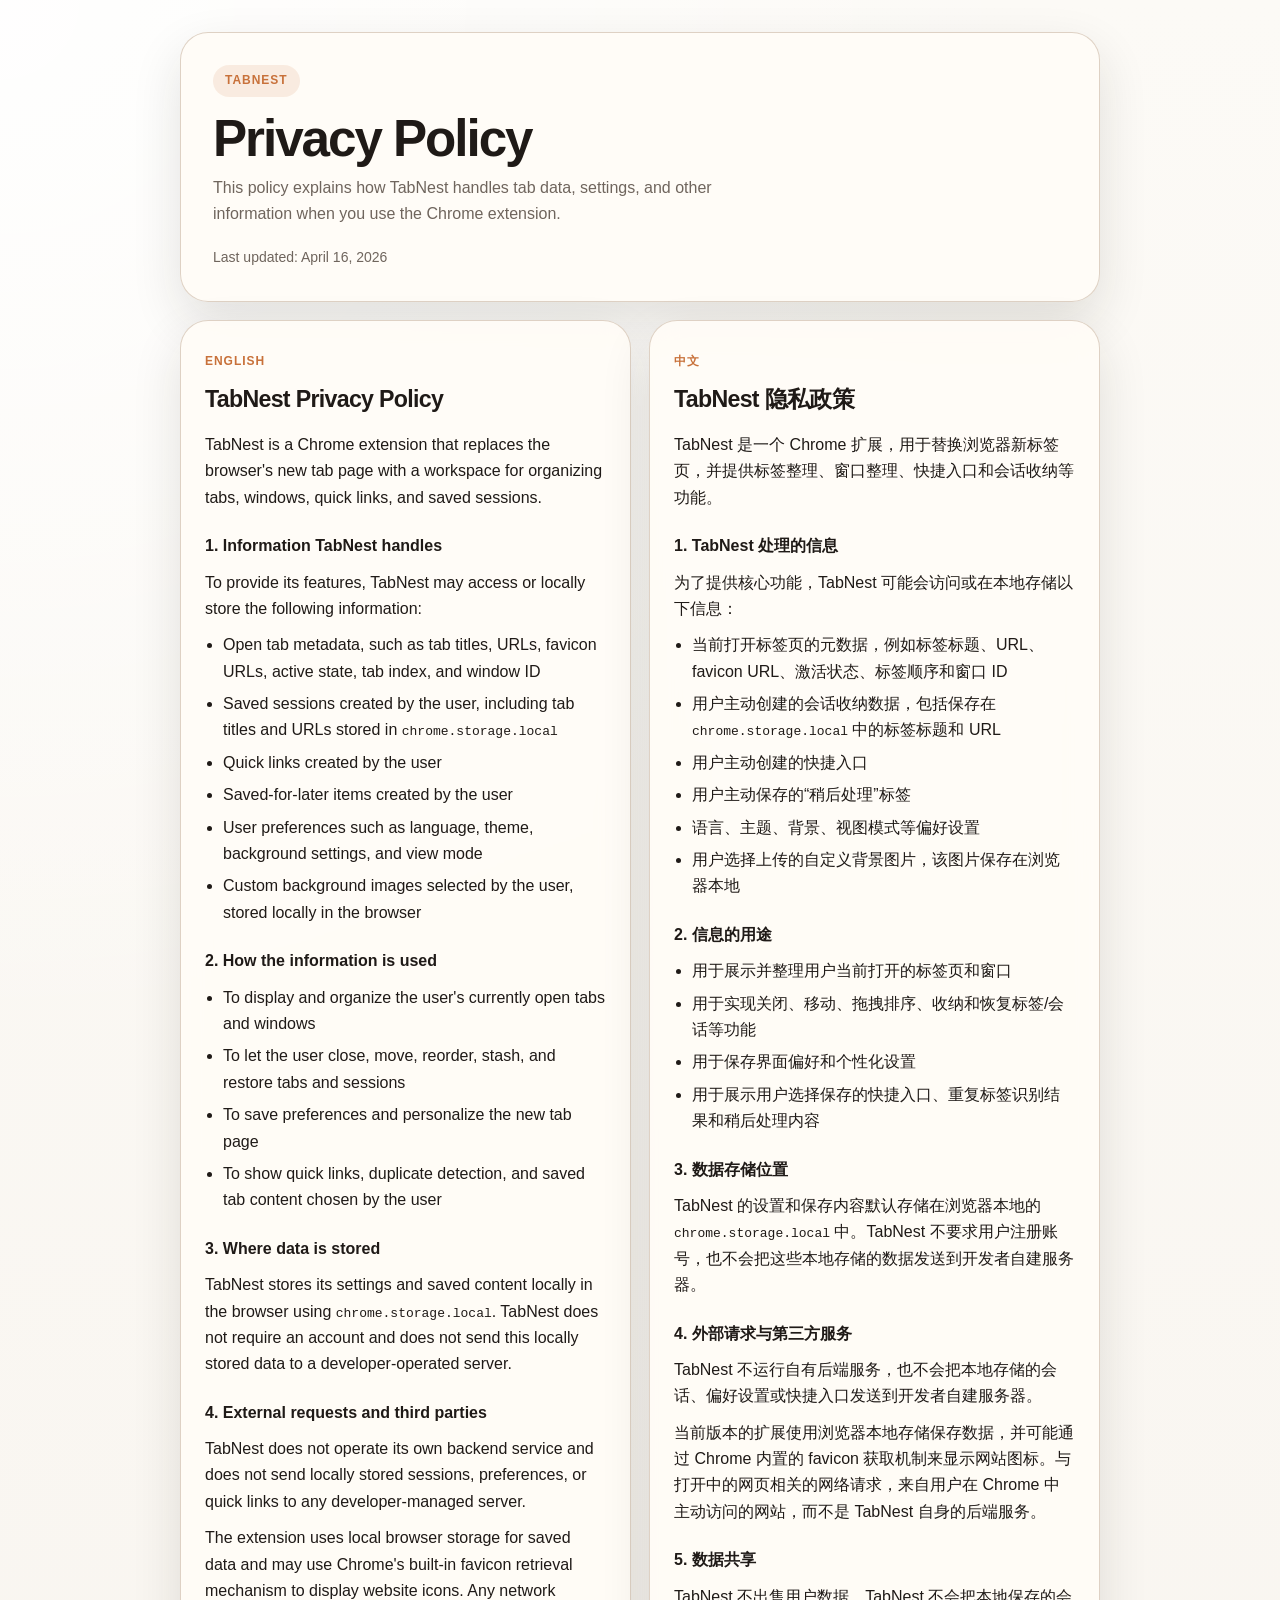
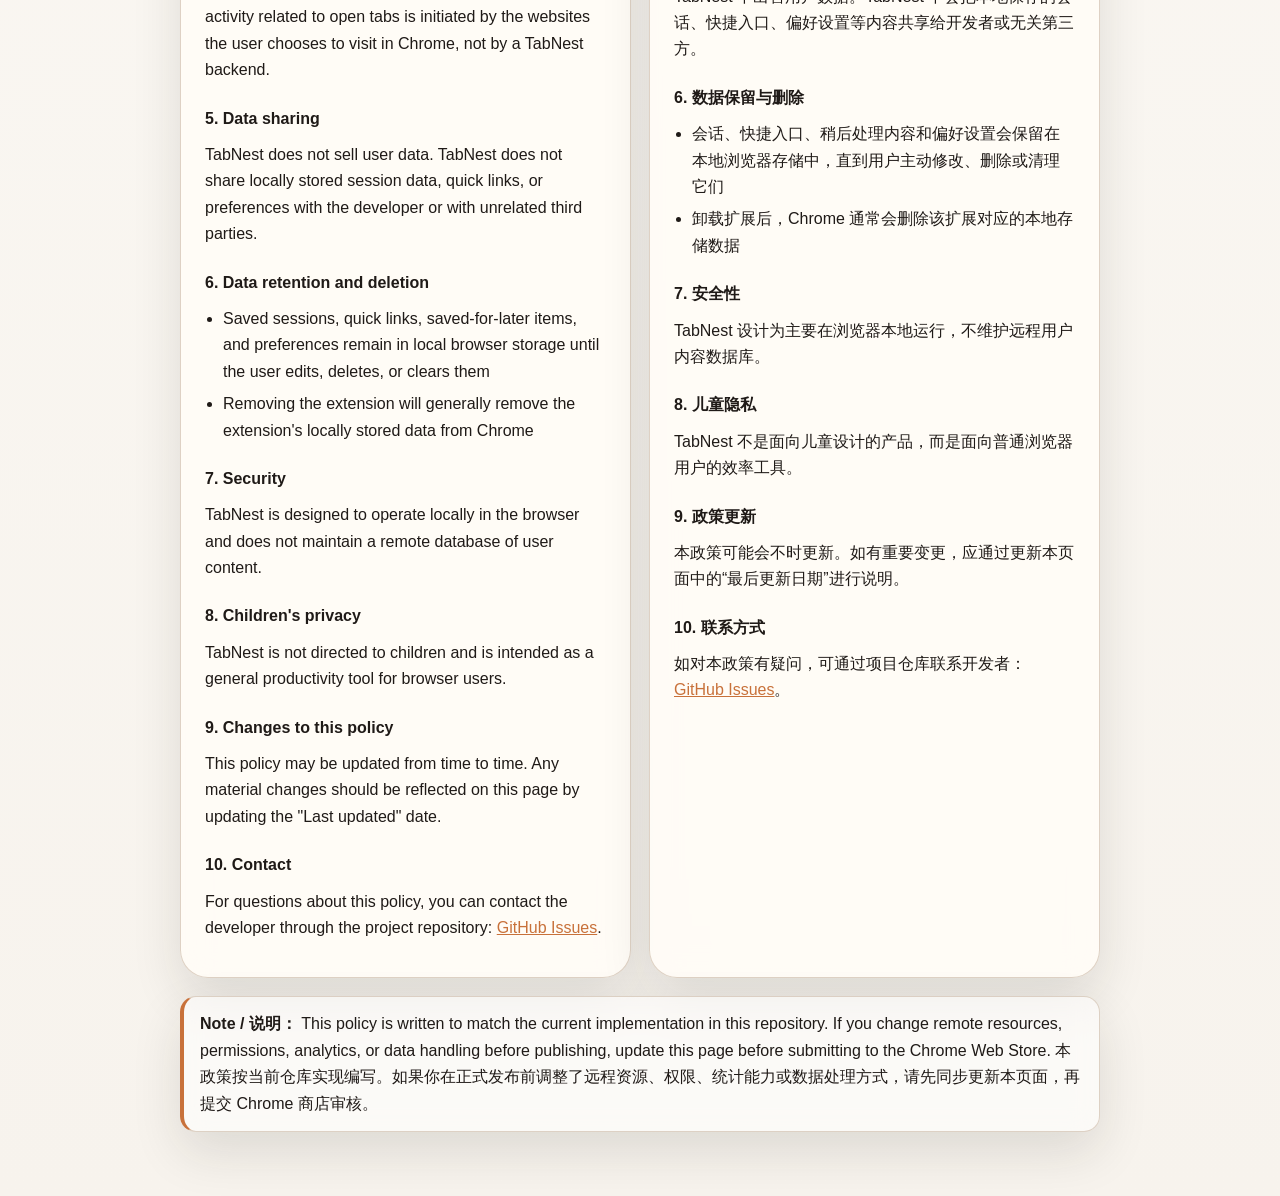
==== privacy-policy.html @ bb2b3e7a "优化上线" ====
<!DOCTYPE html>
<html lang="en">
<head>
  <meta charset="UTF-8">
  <meta name="viewport" content="width=device-width, initial-scale=1.0">
  <title>TabNest Privacy Policy</title>
  <style>
    :root {
      --bg: #f7f3ed;
      --panel: rgba(255, 252, 247, 0.92);
      --panel-border: rgba(209, 193, 176, 0.72);
      --ink: #1f1a17;
      --muted: #6f655d;
      --accent: #c8713a;
      --accent-soft: rgba(200, 113, 58, 0.12);
      --shadow: 0 20px 50px rgba(37, 29, 24, 0.12);
    }

    * {
      box-sizing: border-box;
    }

    body {
      margin: 0;
      font-family: -apple-system, BlinkMacSystemFont, "Segoe UI", sans-serif;
      color: var(--ink);
      background:
        radial-gradient(circle at top left, rgba(255, 255, 255, 0.9), transparent 34%),
        linear-gradient(180deg, #fcfaf6 0%, var(--bg) 100%);
      line-height: 1.65;
    }

    main {
      width: min(920px, calc(100vw - 32px));
      margin: 32px auto 64px;
    }

    .hero,
    .card {
      border: 1px solid var(--panel-border);
      background: var(--panel);
      border-radius: 28px;
      box-shadow: var(--shadow);
      backdrop-filter: blur(14px);
    }

    .hero {
      padding: 32px;
      margin-bottom: 18px;
    }

    .eyebrow {
      display: inline-flex;
      align-items: center;
      padding: 6px 12px;
      border-radius: 999px;
      background: var(--accent-soft);
      color: var(--accent);
      font-size: 12px;
      font-weight: 700;
      letter-spacing: 0.08em;
      text-transform: uppercase;
    }

    h1 {
      margin: 16px 0 10px;
      font-size: clamp(2rem, 4vw, 3.3rem);
      line-height: 1.02;
      letter-spacing: -0.04em;
    }

    .subtitle {
      margin: 0;
      max-width: 60ch;
      color: var(--muted);
      font-size: 1rem;
    }

    .meta {
      margin-top: 18px;
      color: var(--muted);
      font-size: 14px;
    }

    .grid {
      display: grid;
      grid-template-columns: 1fr 1fr;
      gap: 18px;
    }

    .card {
      padding: 26px 24px;
    }

    h2 {
      margin: 0 0 14px;
      font-size: 1.45rem;
      letter-spacing: -0.03em;
    }

    h3 {
      margin: 22px 0 8px;
      font-size: 1rem;
    }

    p {
      margin: 10px 0;
    }

    ul {
      margin: 10px 0 0;
      padding-left: 18px;
    }

    li + li {
      margin-top: 6px;
    }

    .lang-label {
      display: inline-block;
      margin-bottom: 8px;
      color: var(--accent);
      font-size: 12px;
      font-weight: 700;
      letter-spacing: 0.08em;
      text-transform: uppercase;
    }

    .notice {
      border-left: 4px solid var(--accent);
      background: rgba(255, 255, 255, 0.55);
      border-radius: 16px;
      padding: 14px 16px;
      margin-top: 18px;
    }

    a {
      color: var(--accent);
    }

    @media (max-width: 760px) {
      main {
        width: min(100vw - 20px, 920px);
        margin: 10px auto 24px;
      }

      .hero,
      .card {
        border-radius: 22px;
      }

      .hero {
        padding: 24px 18px;
      }

      .card {
        padding: 20px 18px;
      }

      .grid {
        grid-template-columns: 1fr;
      }
    }
  </style>
</head>
<body>
  <main>
    <section class="hero">
      <div class="eyebrow">TabNest</div>
      <h1>Privacy Policy</h1>
      <p class="subtitle">
        This policy explains how TabNest handles tab data, settings, and other information when you use the Chrome extension.
      </p>
      <div class="meta">Last updated: April 16, 2026</div>
    </section>

    <div class="grid">
      <section class="card">
        <div class="lang-label">English</div>
        <h2>TabNest Privacy Policy</h2>

        <p>
          TabNest is a Chrome extension that replaces the browser's new tab page with a workspace for organizing tabs, windows, quick links, and saved sessions.
        </p>

        <h3>1. Information TabNest handles</h3>
        <p>To provide its features, TabNest may access or locally store the following information:</p>
        <ul>
          <li>Open tab metadata, such as tab titles, URLs, favicon URLs, active state, tab index, and window ID</li>
          <li>Saved sessions created by the user, including tab titles and URLs stored in <code>chrome.storage.local</code></li>
          <li>Quick links created by the user</li>
          <li>Saved-for-later items created by the user</li>
          <li>User preferences such as language, theme, background settings, and view mode</li>
          <li>Custom background images selected by the user, stored locally in the browser</li>
        </ul>

        <h3>2. How the information is used</h3>
        <ul>
          <li>To display and organize the user's currently open tabs and windows</li>
          <li>To let the user close, move, reorder, stash, and restore tabs and sessions</li>
          <li>To save preferences and personalize the new tab page</li>
          <li>To show quick links, duplicate detection, and saved tab content chosen by the user</li>
        </ul>

        <h3>3. Where data is stored</h3>
        <p>
          TabNest stores its settings and saved content locally in the browser using <code>chrome.storage.local</code>. TabNest does not require an account and does not send this locally stored data to a developer-operated server.
        </p>

        <h3>4. External requests and third parties</h3>
        <p>
          TabNest does not operate its own backend service and does not send locally stored sessions, preferences, or quick links to any developer-managed server.
        </p>
        <p>
          The extension uses local browser storage for saved data and may use Chrome's built-in favicon retrieval mechanism to display website icons. Any network activity related to open tabs is initiated by the websites the user chooses to visit in Chrome, not by a TabNest backend.
        </p>

        <h3>5. Data sharing</h3>
        <p>
          TabNest does not sell user data. TabNest does not share locally stored session data, quick links, or preferences with the developer or with unrelated third parties.
        </p>

        <h3>6. Data retention and deletion</h3>
        <ul>
          <li>Saved sessions, quick links, saved-for-later items, and preferences remain in local browser storage until the user edits, deletes, or clears them</li>
          <li>Removing the extension will generally remove the extension's locally stored data from Chrome</li>
        </ul>

        <h3>7. Security</h3>
        <p>
          TabNest is designed to operate locally in the browser and does not maintain a remote database of user content.
        </p>

        <h3>8. Children's privacy</h3>
        <p>
          TabNest is not directed to children and is intended as a general productivity tool for browser users.
        </p>

        <h3>9. Changes to this policy</h3>
        <p>
          This policy may be updated from time to time. Any material changes should be reflected on this page by updating the "Last updated" date.
        </p>

        <h3>10. Contact</h3>
        <p>
          For questions about this policy, you can contact the developer through the project repository:
          <a href="https://github.com/zarazhangrui/tab-out/issues" target="_blank" rel="noopener noreferrer">GitHub Issues</a>.
        </p>
      </section>

      <section class="card">
        <div class="lang-label">中文</div>
        <h2>TabNest 隐私政策</h2>

        <p>
          TabNest 是一个 Chrome 扩展，用于替换浏览器新标签页，并提供标签整理、窗口整理、快捷入口和会话收纳等功能。
        </p>

        <h3>1. TabNest 处理的信息</h3>
        <p>为了提供核心功能，TabNest 可能会访问或在本地存储以下信息：</p>
        <ul>
          <li>当前打开标签页的元数据，例如标签标题、URL、favicon URL、激活状态、标签顺序和窗口 ID</li>
          <li>用户主动创建的会话收纳数据，包括保存在 <code>chrome.storage.local</code> 中的标签标题和 URL</li>
          <li>用户主动创建的快捷入口</li>
          <li>用户主动保存的“稍后处理”标签</li>
          <li>语言、主题、背景、视图模式等偏好设置</li>
          <li>用户选择上传的自定义背景图片，该图片保存在浏览器本地</li>
        </ul>

        <h3>2. 信息的用途</h3>
        <ul>
          <li>用于展示并整理用户当前打开的标签页和窗口</li>
          <li>用于实现关闭、移动、拖拽排序、收纳和恢复标签/会话等功能</li>
          <li>用于保存界面偏好和个性化设置</li>
          <li>用于展示用户选择保存的快捷入口、重复标签识别结果和稍后处理内容</li>
        </ul>

        <h3>3. 数据存储位置</h3>
        <p>
          TabNest 的设置和保存内容默认存储在浏览器本地的 <code>chrome.storage.local</code> 中。TabNest 不要求用户注册账号，也不会把这些本地存储的数据发送到开发者自建服务器。
        </p>

        <h3>4. 外部请求与第三方服务</h3>
        <p>
          TabNest 不运行自有后端服务，也不会把本地存储的会话、偏好设置或快捷入口发送到开发者自建服务器。
        </p>
        <p>
          当前版本的扩展使用浏览器本地存储保存数据，并可能通过 Chrome 内置的 favicon 获取机制来显示网站图标。与打开中的网页相关的网络请求，来自用户在 Chrome 中主动访问的网站，而不是 TabNest 自身的后端服务。
        </p>

        <h3>5. 数据共享</h3>
        <p>
          TabNest 不出售用户数据。TabNest 不会把本地保存的会话、快捷入口、偏好设置等内容共享给开发者或无关第三方。
        </p>

        <h3>6. 数据保留与删除</h3>
        <ul>
          <li>会话、快捷入口、稍后处理内容和偏好设置会保留在本地浏览器存储中，直到用户主动修改、删除或清理它们</li>
          <li>卸载扩展后，Chrome 通常会删除该扩展对应的本地存储数据</li>
        </ul>

        <h3>7. 安全性</h3>
        <p>
          TabNest 设计为主要在浏览器本地运行，不维护远程用户内容数据库。
        </p>

        <h3>8. 儿童隐私</h3>
        <p>
          TabNest 不是面向儿童设计的产品，而是面向普通浏览器用户的效率工具。
        </p>

        <h3>9. 政策更新</h3>
        <p>
          本政策可能会不时更新。如有重要变更，应通过更新本页面中的“最后更新日期”进行说明。
        </p>

        <h3>10. 联系方式</h3>
        <p>
          如对本政策有疑问，可通过项目仓库联系开发者：
          <a href="https://github.com/zarazhangrui/tab-out/issues" target="_blank" rel="noopener noreferrer">GitHub Issues</a>。
        </p>
      </section>
    </div>

    <section class="card notice">
      <strong>Note / 说明：</strong>
      This policy is written to match the current implementation in this repository. If you change remote resources, permissions, analytics, or data handling before publishing, update this page before submitting to the Chrome Web Store.
      本政策按当前仓库实现编写。如果你在正式发布前调整了远程资源、权限、统计能力或数据处理方式，请先同步更新本页面，再提交 Chrome 商店审核。
    </section>
  </main>
</body>
</html>
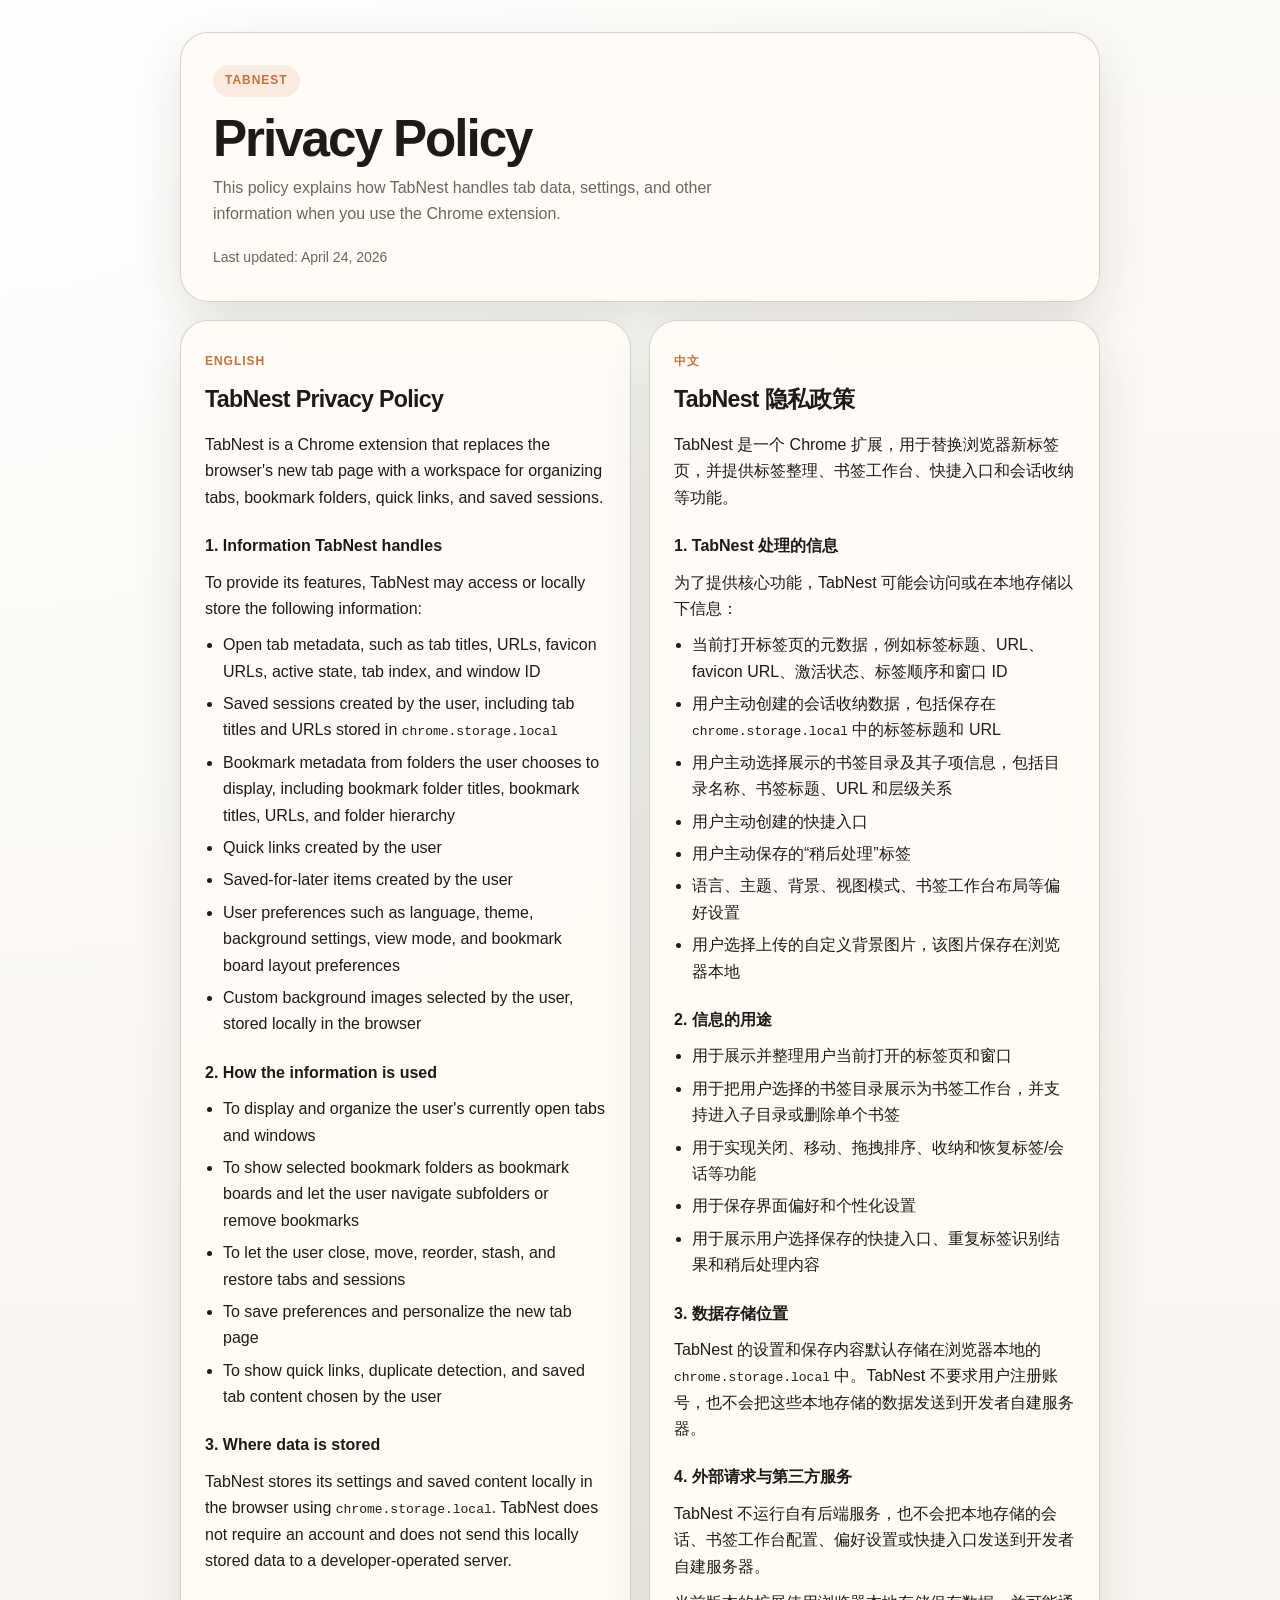
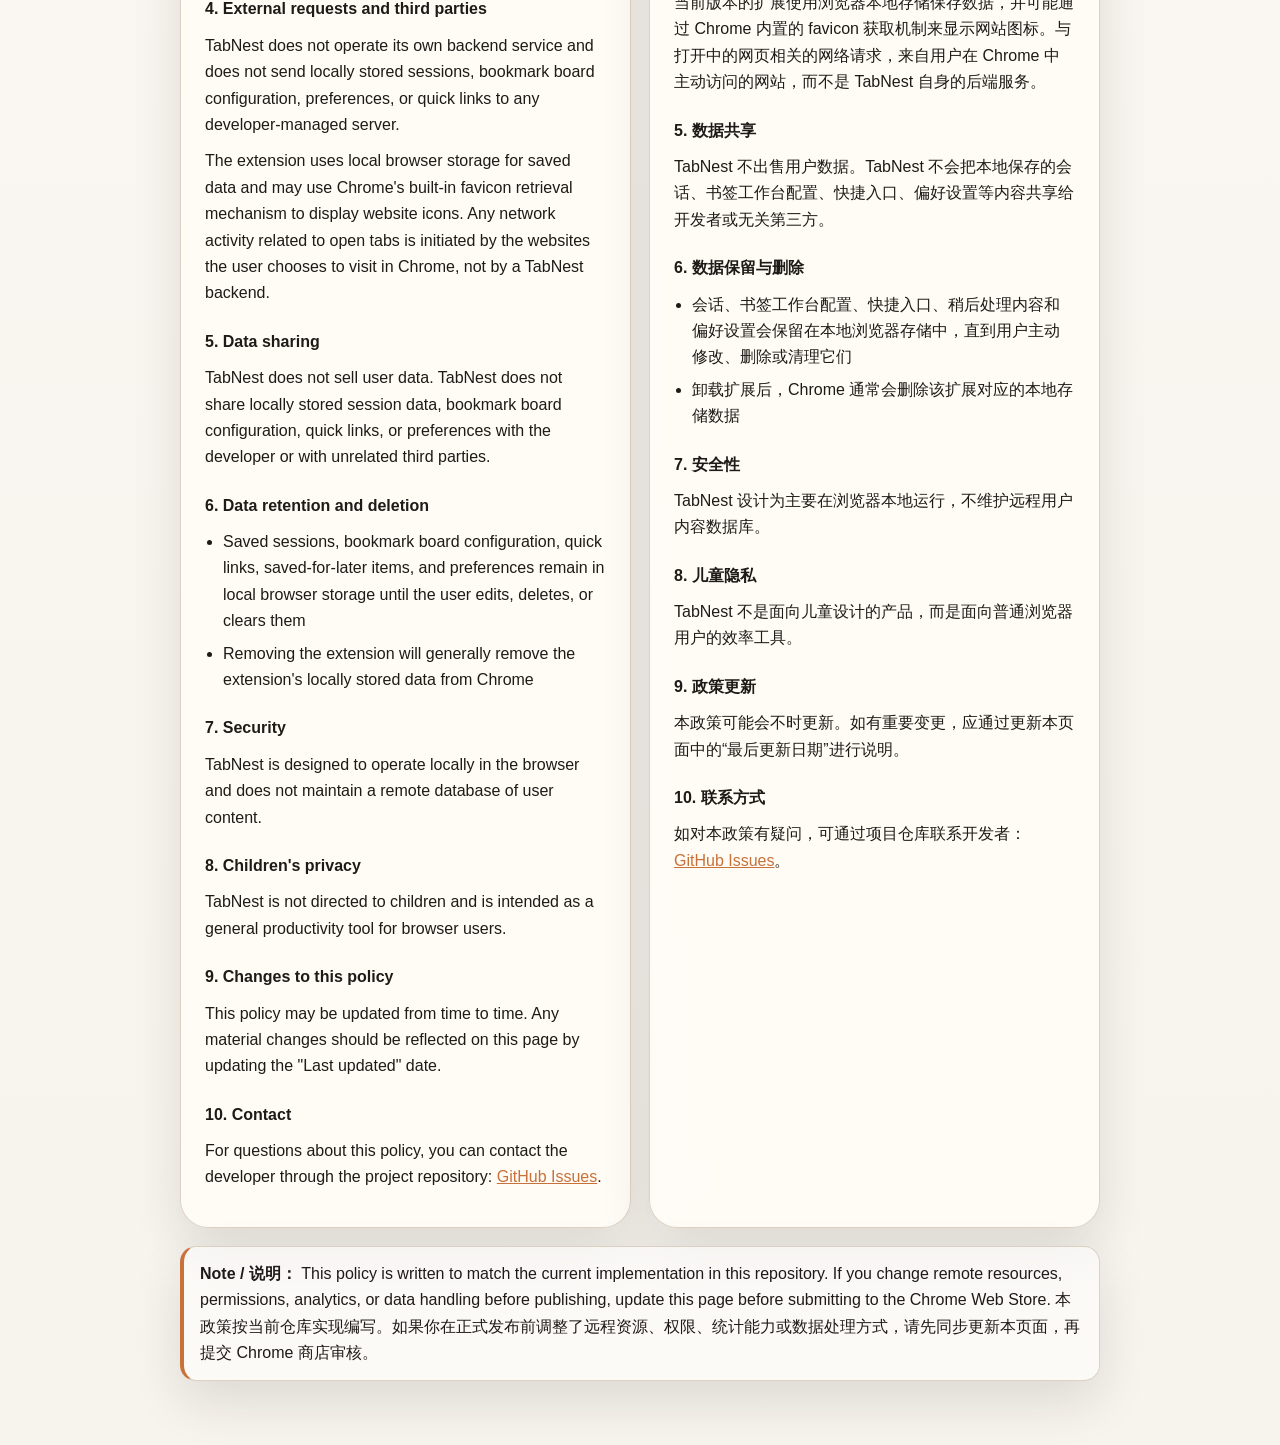
==== commit 2e895fda: "改动" ====
--- a/privacy-policy.html
+++ b/privacy-policy.html
@@ -171,7 +171,7 @@
       <p class="subtitle">
         This policy explains how TabNest handles tab data, settings, and other information when you use the Chrome extension.
       </p>
-      <div class="meta">Last updated: April 16, 2026</div>
+      <div class="meta">Last updated: April 24, 2026</div>
     </section>
 
     <div class="grid">
@@ -180,7 +180,7 @@
         <h2>TabNest Privacy Policy</h2>
 
         <p>
-          TabNest is a Chrome extension that replaces the browser's new tab page with a workspace for organizing tabs, windows, quick links, and saved sessions.
+          TabNest is a Chrome extension that replaces the browser's new tab page with a workspace for organizing tabs, bookmark folders, quick links, and saved sessions.
         </p>
 
         <h3>1. Information TabNest handles</h3>
@@ -188,15 +188,17 @@
         <ul>
           <li>Open tab metadata, such as tab titles, URLs, favicon URLs, active state, tab index, and window ID</li>
           <li>Saved sessions created by the user, including tab titles and URLs stored in <code>chrome.storage.local</code></li>
+          <li>Bookmark metadata from folders the user chooses to display, including bookmark folder titles, bookmark titles, URLs, and folder hierarchy</li>
           <li>Quick links created by the user</li>
           <li>Saved-for-later items created by the user</li>
-          <li>User preferences such as language, theme, background settings, and view mode</li>
+          <li>User preferences such as language, theme, background settings, view mode, and bookmark board layout preferences</li>
           <li>Custom background images selected by the user, stored locally in the browser</li>
         </ul>
 
         <h3>2. How the information is used</h3>
         <ul>
           <li>To display and organize the user's currently open tabs and windows</li>
+          <li>To show selected bookmark folders as bookmark boards and let the user navigate subfolders or remove bookmarks</li>
           <li>To let the user close, move, reorder, stash, and restore tabs and sessions</li>
           <li>To save preferences and personalize the new tab page</li>
           <li>To show quick links, duplicate detection, and saved tab content chosen by the user</li>
@@ -209,7 +211,7 @@
 
         <h3>4. External requests and third parties</h3>
         <p>
-          TabNest does not operate its own backend service and does not send locally stored sessions, preferences, or quick links to any developer-managed server.
+          TabNest does not operate its own backend service and does not send locally stored sessions, bookmark board configuration, preferences, or quick links to any developer-managed server.
         </p>
         <p>
           The extension uses local browser storage for saved data and may use Chrome's built-in favicon retrieval mechanism to display website icons. Any network activity related to open tabs is initiated by the websites the user chooses to visit in Chrome, not by a TabNest backend.
@@ -217,12 +219,12 @@
 
         <h3>5. Data sharing</h3>
         <p>
-          TabNest does not sell user data. TabNest does not share locally stored session data, quick links, or preferences with the developer or with unrelated third parties.
+          TabNest does not sell user data. TabNest does not share locally stored session data, bookmark board configuration, quick links, or preferences with the developer or with unrelated third parties.
         </p>
 
         <h3>6. Data retention and deletion</h3>
         <ul>
-          <li>Saved sessions, quick links, saved-for-later items, and preferences remain in local browser storage until the user edits, deletes, or clears them</li>
+          <li>Saved sessions, bookmark board configuration, quick links, saved-for-later items, and preferences remain in local browser storage until the user edits, deletes, or clears them</li>
           <li>Removing the extension will generally remove the extension's locally stored data from Chrome</li>
         </ul>
 
@@ -244,7 +246,7 @@
         <h3>10. Contact</h3>
         <p>
           For questions about this policy, you can contact the developer through the project repository:
-          <a href="https://github.com/zarazhangrui/tab-out/issues" target="_blank" rel="noopener noreferrer">GitHub Issues</a>.
+          <a href="https://github.com/Acorn2/tab-next/issues" target="_blank" rel="noopener noreferrer">GitHub Issues</a>.
         </p>
       </section>
 
@@ -253,7 +255,7 @@
         <h2>TabNest 隐私政策</h2>
 
         <p>
-          TabNest 是一个 Chrome 扩展，用于替换浏览器新标签页，并提供标签整理、窗口整理、快捷入口和会话收纳等功能。
+          TabNest 是一个 Chrome 扩展，用于替换浏览器新标签页，并提供标签整理、书签工作台、快捷入口和会话收纳等功能。
         </p>
 
         <h3>1. TabNest 处理的信息</h3>
@@ -261,15 +263,17 @@
         <ul>
           <li>当前打开标签页的元数据，例如标签标题、URL、favicon URL、激活状态、标签顺序和窗口 ID</li>
           <li>用户主动创建的会话收纳数据，包括保存在 <code>chrome.storage.local</code> 中的标签标题和 URL</li>
+          <li>用户主动选择展示的书签目录及其子项信息，包括目录名称、书签标题、URL 和层级关系</li>
           <li>用户主动创建的快捷入口</li>
           <li>用户主动保存的“稍后处理”标签</li>
-          <li>语言、主题、背景、视图模式等偏好设置</li>
+          <li>语言、主题、背景、视图模式、书签工作台布局等偏好设置</li>
           <li>用户选择上传的自定义背景图片，该图片保存在浏览器本地</li>
         </ul>
 
         <h3>2. 信息的用途</h3>
         <ul>
           <li>用于展示并整理用户当前打开的标签页和窗口</li>
+          <li>用于把用户选择的书签目录展示为书签工作台，并支持进入子目录或删除单个书签</li>
           <li>用于实现关闭、移动、拖拽排序、收纳和恢复标签/会话等功能</li>
           <li>用于保存界面偏好和个性化设置</li>
           <li>用于展示用户选择保存的快捷入口、重复标签识别结果和稍后处理内容</li>
@@ -282,7 +286,7 @@
 
         <h3>4. 外部请求与第三方服务</h3>
         <p>
-          TabNest 不运行自有后端服务，也不会把本地存储的会话、偏好设置或快捷入口发送到开发者自建服务器。
+          TabNest 不运行自有后端服务，也不会把本地存储的会话、书签工作台配置、偏好设置或快捷入口发送到开发者自建服务器。
         </p>
         <p>
           当前版本的扩展使用浏览器本地存储保存数据，并可能通过 Chrome 内置的 favicon 获取机制来显示网站图标。与打开中的网页相关的网络请求，来自用户在 Chrome 中主动访问的网站，而不是 TabNest 自身的后端服务。
@@ -290,12 +294,12 @@
 
         <h3>5. 数据共享</h3>
         <p>
-          TabNest 不出售用户数据。TabNest 不会把本地保存的会话、快捷入口、偏好设置等内容共享给开发者或无关第三方。
+          TabNest 不出售用户数据。TabNest 不会把本地保存的会话、书签工作台配置、快捷入口、偏好设置等内容共享给开发者或无关第三方。
         </p>
 
         <h3>6. 数据保留与删除</h3>
         <ul>
-          <li>会话、快捷入口、稍后处理内容和偏好设置会保留在本地浏览器存储中，直到用户主动修改、删除或清理它们</li>
+          <li>会话、书签工作台配置、快捷入口、稍后处理内容和偏好设置会保留在本地浏览器存储中，直到用户主动修改、删除或清理它们</li>
           <li>卸载扩展后，Chrome 通常会删除该扩展对应的本地存储数据</li>
         </ul>
 
@@ -317,7 +321,7 @@
         <h3>10. 联系方式</h3>
         <p>
           如对本政策有疑问，可通过项目仓库联系开发者：
-          <a href="https://github.com/zarazhangrui/tab-out/issues" target="_blank" rel="noopener noreferrer">GitHub Issues</a>。
+          <a href="https://github.com/Acorn2/tab-next/issues" target="_blank" rel="noopener noreferrer">GitHub Issues</a>。
         </p>
       </section>
     </div>
